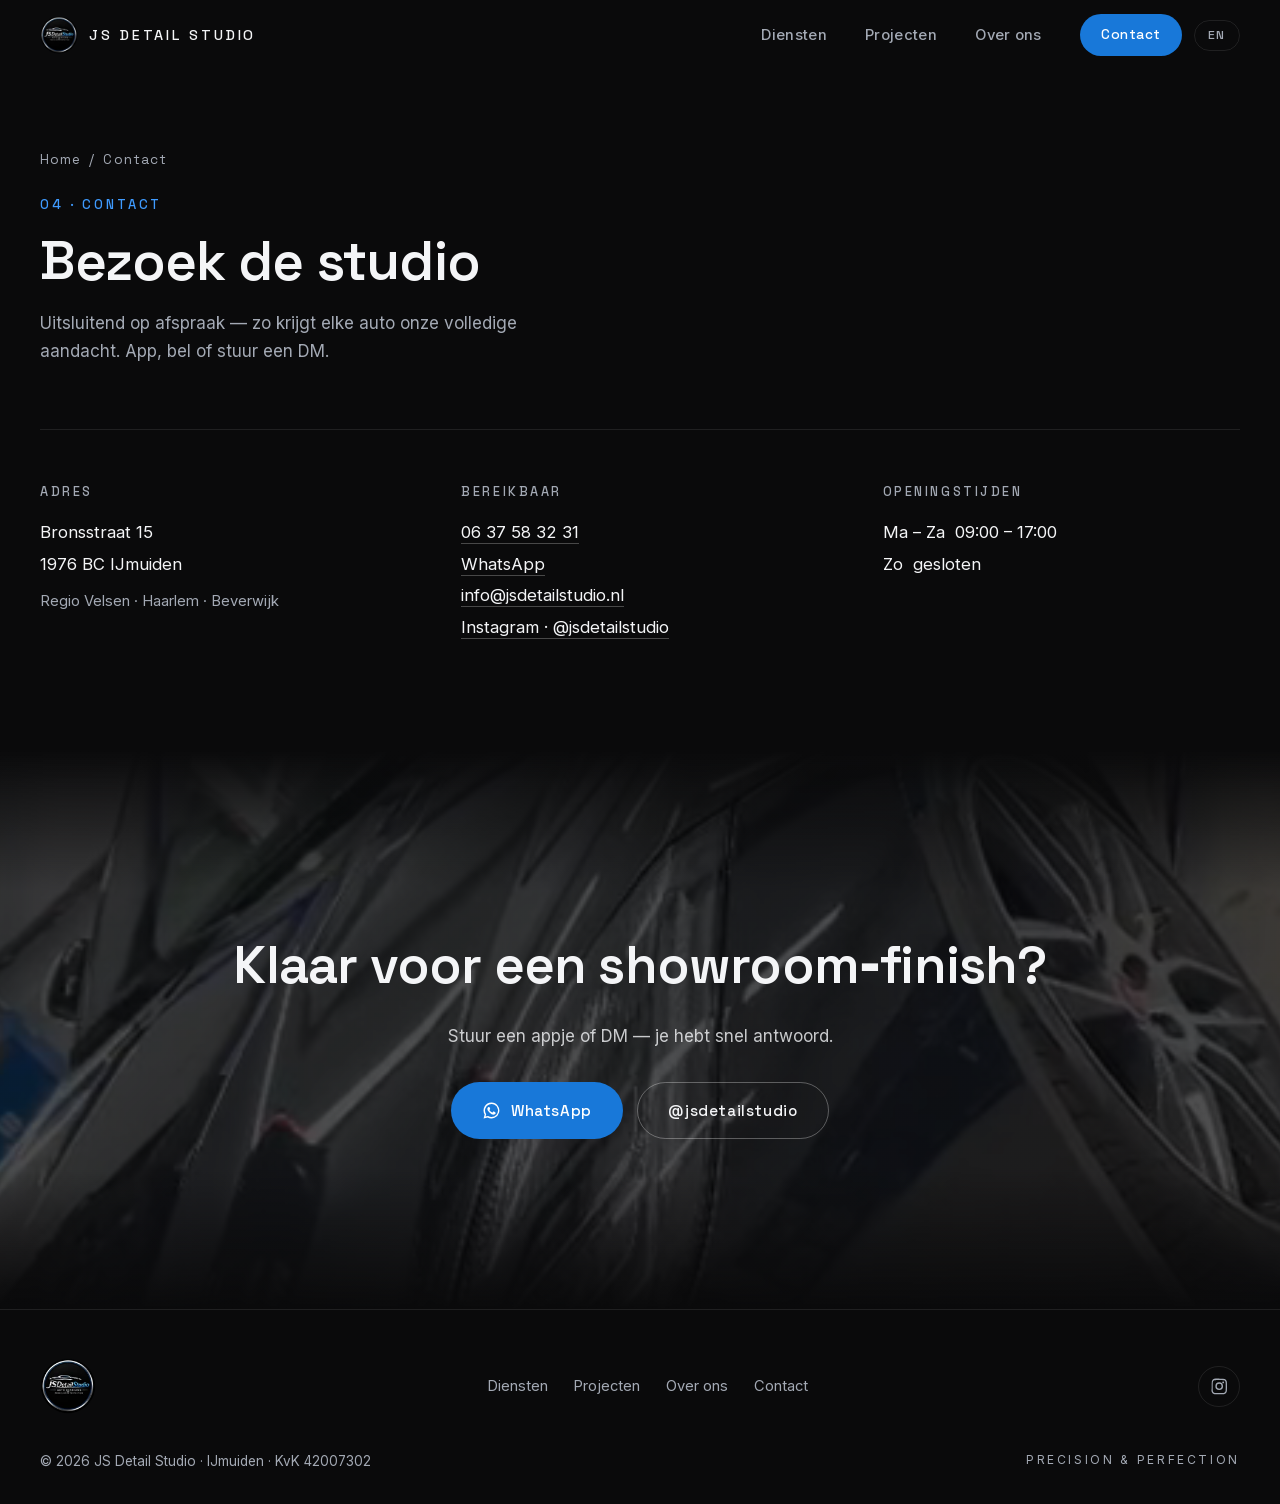
==== contact/index.html @ aa80293d "SEO: structured data, 4 service-pagina's, FAQ, interne links Onzichtbaar/technisch: - JSON-LD op all" ====
<!doctype html>
<html lang="nl">
<head>
  <meta charset="utf-8">
  <meta name="viewport" content="width=device-width, initial-scale=1">

  <title>Contact &amp; Afspraak — JS Detail Studio IJmuiden</title>
  <meta name="description" content="Plan een afspraak bij JS Detail Studio in IJmuiden: WhatsApp, telefoon of Instagram DM. Adres, openingstijden en contactgegevens — uitsluitend op afspraak.">
  <link rel="canonical" href="https://jsdetailstudio.com/contact/">
  <meta name="theme-color" content="#0a0a0b">

  <meta property="og:type" content="website">
  <meta property="og:site_name" content="JS Detail Studio">
  <meta property="og:locale" content="nl_NL">
  <meta property="og:title" content="Contact — JS Detail Studio IJmuiden">
  <meta property="og:description" content="Plan een afspraak via WhatsApp, telefoon of Instagram. Uitsluitend op afspraak.">
  <meta property="og:url" content="https://jsdetailstudio.com/contact/">
  <meta property="og:image" content="https://jsdetailstudio.com/assets/img/og-image.jpg">
  <meta name="twitter:card" content="summary_large_image">
  <meta name="twitter:title" content="Contact — JS Detail Studio IJmuiden">
  <meta name="twitter:description" content="Plan een afspraak via WhatsApp, telefoon of Instagram. Uitsluitend op afspraak.">
  <meta name="twitter:image" content="https://jsdetailstudio.com/assets/img/og-image.jpg">

  <link rel="icon" type="image/png" sizes="32x32" href="../assets/icons/favicon-32.png">
  <link rel="icon" type="image/png" sizes="192x192" href="../assets/icons/icon-192.png">
  <link rel="apple-touch-icon" href="../assets/icons/apple-touch-icon.png">
  <link rel="manifest" href="../site.webmanifest">

  <link rel="preload" href="../assets/fonts/space-grotesk-var.woff2" as="font" type="font/woff2" crossorigin>
  <link rel="preload" href="../assets/fonts/inter-var.woff2" as="font" type="font/woff2" crossorigin>
  <link rel="stylesheet" href="../css/style.css?v=13">

  <script type="application/ld+json">
  {
    "@context": "https://schema.org",
    "@graph": [
      {
        "@type": "AutomotiveBusiness",
        "@id": "https://jsdetailstudio.com/#business",
        "name": "JS Detail Studio",
        "alternateName": "JS Detail Studio IJmuiden",
        "description": "Premium auto detailing studio in IJmuiden: interieur- en exterieur detailing, machinaal polijsten en keramische coating.",
        "url": "https://jsdetailstudio.com/",
        "image": "https://jsdetailstudio.com/assets/img/og-image.jpg",
        "logo": "https://jsdetailstudio.com/assets/icons/icon-512.png",
        "telephone": "+31637583231",
        "email": "info@jsdetailstudio.nl",
        "priceRange": "€€",
        "address": { "@type": "PostalAddress", "streetAddress": "Bronsstraat 15", "postalCode": "1976 BC", "addressLocality": "IJmuiden", "addressRegion": "Noord-Holland", "addressCountry": "NL" },
        "geo": { "@type": "GeoCoordinates", "latitude": 52.4540932, "longitude": 4.5870058 },
        "areaServed": ["IJmuiden", "Velsen", "Santpoort", "Beverwijk", "Haarlem"],
        "openingHoursSpecification": [
          { "@type": "OpeningHoursSpecification", "dayOfWeek": ["Monday","Tuesday","Wednesday","Thursday","Friday","Saturday"], "opens": "09:00", "closes": "17:00" }
        ],
        "sameAs": ["https://www.instagram.com/jsdetailstudio/", "https://www.google.com/search?kgmid=/g/11nb7r6nzc"]
      },
      {
        "@type": "BreadcrumbList",
        "itemListElement": [
          { "@type": "ListItem", "position": 1, "name": "Home", "item": "https://jsdetailstudio.com/" },
          { "@type": "ListItem", "position": 2, "name": "Contact", "item": "https://jsdetailstudio.com/contact/" }
        ]
      }
    ]
  }
  </script>
</head>
<body>

<header class="site-header">
  <div class="container header__inner">
    <a class="brand" href="../" aria-label="JS Detail Studio — home">
      <img src="../assets/img/logo-circle-96.webp" alt="" width="38" height="38" class="brand__mark">
      <span class="brand__name">JS&nbsp;Detail&nbsp;Studio</span>
    </a>
    <nav class="nav" id="nav" aria-label="Hoofdmenu">
      <a href="../diensten/" data-en="Services">Diensten</a>
      <a href="../projecten/" data-en="Projects">Projecten</a>
      <a href="../over-ons/" data-en="About">Over ons</a>
      <a href="./" class="btn btn--small btn--primary nav__cta is-active" aria-current="page">Contact</a>
    </nav>
    <button class="lang-toggle" type="button" aria-label="Switch to English">EN</button>
    <button class="menu-toggle" id="menuToggle" aria-expanded="false" aria-controls="nav" aria-label="Menu openen">
      <span></span><span></span>
    </button>
  </div>
</header>

<main>
  <section class="section page-hero">
    <div class="container">
      <nav class="breadcrumb" aria-label="Kruimelpad"><a href="../" data-en="Home">Home</a><span aria-hidden="true">/</span><span>Contact</span></nav>
      <header class="section__head">
        <p class="eyebrow">04 &middot; Contact</p>
        <h1 class="section__title" data-en="Visit the studio">Bezoek de studio</h1>
        <p class="section__intro" data-en="By appointment only — that way every car gets our full attention. Message, call or send a DM.">Uitsluitend op afspraak — zo krijgt elke auto onze volledige aandacht. App, bel of stuur een DM.</p>
      </header>
    </div>
  </section>

  <section class="section" style="padding-top:0">
    <div class="container">
      <div class="contact reveal">
        <div class="contact__col">
          <h2 class="contact__label" data-en="Address">Adres</h2>
          <p>Bronsstraat 15<br>1976 BC IJmuiden</p>
          <p class="contact__muted" data-en="Region Velsen &middot; Haarlem &middot; Beverwijk">Regio Velsen &middot; Haarlem &middot; Beverwijk</p>
        </div>
        <div class="contact__col">
          <h2 class="contact__label" data-en="Reach us">Bereikbaar</h2>
          <p>
            <a class="link" href="tel:+31637583231">06 37 58 32 31</a><br>
            <a class="link" href="https://wa.me/31637583231?text=Hoi%20JS%20Detail%20Studio%2C%20ik%20wil%20graag%20een%20afspraak%20maken." target="_blank" rel="noopener">WhatsApp</a><br>
            <a class="link" href="mailto:info@jsdetailstudio.nl">info@jsdetailstudio.nl</a><br>
            <a class="link" href="https://www.instagram.com/jsdetailstudio/" target="_blank" rel="noopener">Instagram &middot; @jsdetailstudio</a>
          </p>
        </div>
        <div class="contact__col">
          <h2 class="contact__label" data-en="Opening hours">Openingstijden</h2>
          <p data-en="Mon – Sat &nbsp;09:00 – 17:00<br>Sun &nbsp;closed">Ma – Za &nbsp;09:00 – 17:00<br>Zo &nbsp;gesloten</p>
        </div>
      </div>
    </div>
  </section>

  <section class="band band--cta" aria-labelledby="cta-title">
    <video class="band__video" data-lazy muted loop playsinline preload="none"
           poster="../assets/video/studio-jaguar-poster.jpg" width="464" height="832" aria-hidden="true" tabindex="-1">
      <source data-src="../assets/video/studio-jaguar.webm" type="video/webm">
      <source data-src="../assets/video/studio-jaguar.mp4" type="video/mp4">
    </video>
    <div class="band__shade band__shade--deep" aria-hidden="true"></div>
    <div class="band__content container reveal">
      <h2 class="band__title" id="cta-title" data-en="Ready for a showroom&#8209;finish?">Klaar voor een showroom&#8209;finish?</h2>
      <p class="band__sub" data-en="Send a message or DM — you'll get a quick reply.">Stuur een appje of DM — je hebt snel antwoord.</p>
      <div class="hero__actions">
        <a class="btn btn--primary" href="https://wa.me/31637583231?text=Hoi%20JS%20Detail%20Studio%2C%20ik%20wil%20graag%20een%20afspraak%20maken." target="_blank" rel="noopener">
          <svg class="icon" viewBox="0 0 24 24" aria-hidden="true"><path fill="currentColor" d="M12 2a10 10 0 0 0-8.6 15.1L2 22l5-1.3A10 10 0 1 0 12 2Zm0 18.2a8.2 8.2 0 0 1-4.2-1.2l-.3-.2-3 .8.8-2.9-.2-.3A8.2 8.2 0 1 1 12 20.2Zm4.5-6.1c-.2-.1-1.5-.7-1.7-.8s-.4-.1-.6.1-.6.8-.8 1-.3.2-.5.1a6.7 6.7 0 0 1-2-1.2 7.4 7.4 0 0 1-1.4-1.7c-.1-.2 0-.4.1-.5l.4-.5a1.8 1.8 0 0 0 .3-.4.5.5 0 0 0 0-.4c0-.1-.6-1.4-.8-1.9s-.4-.4-.6-.4h-.5a1 1 0 0 0-.7.3 2.9 2.9 0 0 0-.9 2.2 5 5 0 0 0 1 2.7 11.4 11.4 0 0 0 4.4 3.9 14.5 14.5 0 0 0 1.5.5 3.5 3.5 0 0 0 1.6.1 2.6 2.6 0 0 0 1.7-1.2 2.1 2.1 0 0 0 .2-1.2c-.1-.1-.3-.2-.5-.3Z"/></svg>
          WhatsApp
        </a>
        <a class="btn btn--ghost" href="https://www.instagram.com/jsdetailstudio/" target="_blank" rel="noopener">@jsdetailstudio</a>
      </div>
    </div>
  </section>
</main>

<footer class="footer" style="margin-top:0">
  <div class="container footer__inner">
    <img src="../assets/img/logo-circle-96.webp" alt="Logo van JS Detail Studio" width="56" height="56" loading="lazy" class="footer__logo">
    <nav class="footer__nav" aria-label="Footer">
      <a href="../diensten/" data-en="Services">Diensten</a>
      <a href="../projecten/" data-en="Projects">Projecten</a>
      <a href="../over-ons/" data-en="About">Over ons</a>
      <a href="./">Contact</a>
    </nav>
    <div class="footer__social">
      <a class="link" href="https://www.instagram.com/jsdetailstudio/" target="_blank" rel="noopener" aria-label="Instagram van JS Detail Studio">
        <svg class="icon" viewBox="0 0 24 24" aria-hidden="true"><path fill="currentColor" d="M12 2.2c3.2 0 3.6 0 4.9.1a6.7 6.7 0 0 1 2.2.4 4.5 4.5 0 0 1 2.6 2.6 6.7 6.7 0 0 1 .4 2.2c.1 1.3.1 1.7.1 4.9s0 3.6-.1 4.9a6.7 6.7 0 0 1-.4 2.2 4.5 4.5 0 0 1-2.6 2.6 6.7 6.7 0 0 1-2.2.4c-1.3.1-1.7.1-4.9.1s-3.6 0-4.9-.1a6.7 6.7 0 0 1-2.2-.4 4.5 4.5 0 0 1-2.6-2.6 6.7 6.7 0 0 1-.4-2.2C2.2 15.6 2.2 15.2 2.2 12s0-3.6.1-4.9a6.7 6.7 0 0 1 .4-2.2 4.5 4.5 0 0 1 2.6-2.6 6.7 6.7 0 0 1 2.2-.4c1.3-.1 1.7-.1 4.9-.1Zm0 1.8c-3.1 0-3.5 0-4.8.1a4.9 4.9 0 0 0-1.7.3 2.7 2.7 0 0 0-1.6 1.6 4.9 4.9 0 0 0-.3 1.7c-.1 1.3-.1 1.7-.1 4.8s0 3.5.1 4.8a4.9 4.9 0 0 0 .3 1.7 2.7 2.7 0 0 0 1.6 1.6 4.9 4.9 0 0 0 1.7.3c1.3.1 1.7.1 4.8.1s3.5 0 4.8-.1a4.9 4.9 0 0 0 1.7-.3 2.7 2.7 0 0 0 1.6-1.6 4.9 4.9 0 0 0 .3-1.7c.1-1.3.1-1.7.1-4.8s0-3.5-.1-4.8a4.9 4.9 0 0 0-.3-1.7 2.7 2.7 0 0 0-1.6-1.6 4.9 4.9 0 0 0-1.7-.3c-1.3-.1-1.7-.1-4.8-.1Zm0 3a5 5 0 1 1 0 10 5 5 0 0 1 0-10Zm0 1.8a3.2 3.2 0 1 0 0 6.4 3.2 3.2 0 0 0 0-6.4Zm5.2-2.9a1.2 1.2 0 1 1 0 2.4 1.2 1.2 0 0 1 0-2.4Z"/></svg>
      </a>
    </div>
  </div>
  <div class="container footer__meta">
    <p>&copy; 2026 JS Detail Studio &middot; IJmuiden &middot; KvK 42007302</p>
    <p class="footer__tagline">Precision &amp; Perfection</p>
  </div>
</footer>

<script src="../js/main.js?v=13" defer></script>
</body>
</html>
---- css/style.css ----
/* ============================================================
   JS Detail Studio — style.css
   Donker, minimalistisch, premium. Accent: logoblauw #1878d9.
   ============================================================ */

/* ---------- Fonts (lokaal, variabel) ---------- */
@font-face {
  font-family: "Space Grotesk";
  src: url("../assets/fonts/space-grotesk-var.woff2") format("woff2");
  font-weight: 300 700;
  font-display: swap;
}
@font-face {
  font-family: "Inter";
  src: url("../assets/fonts/inter-var.woff2") format("woff2");
  font-weight: 100 900;
  font-display: swap;
}

/* ---------- Design tokens ---------- */
:root {
  --bg: #0a0a0b;
  --bg-tint: #0f1013;
  --surface: #131418;
  --line: rgba(255, 255, 255, 0.09);
  --text: #f4f5f7;
  --muted: #a3a9b4;
  --accent: #1878d9;
  --accent-bright: #3f9bff;
  --font-display: "Space Grotesk", system-ui, sans-serif;
  --font-body: "Inter", system-ui, -apple-system, sans-serif;
  --container: 1200px;
  --gutter: clamp(1.25rem, 4vw, 2.5rem);
  --section-gap: clamp(5.5rem, 14vh, 9.5rem);
  --radius: 4px;
  --ease: cubic-bezier(0.22, 0.61, 0.36, 1);
}

/* ---------- Reset-lite ---------- */
*, *::before, *::after { box-sizing: border-box; margin: 0; padding: 0; }
html {
  color-scheme: dark;
  scroll-behavior: smooth;
  scroll-padding-top: 5rem;
  -webkit-text-size-adjust: 100%;
}
body {
  background: var(--bg);
  color: var(--text);
  font-family: var(--font-body);
  font-size: 1.0625rem;
  line-height: 1.65;
  font-weight: 400;
  -webkit-font-smoothing: antialiased;
  overflow-x: clip;
}
img, video { display: block; max-width: 100%; height: auto; }
a { color: inherit; text-decoration: none; }
ul { list-style: none; }
::selection { background: var(--accent); color: #fff; }
:focus-visible { outline: 2px solid var(--accent-bright); outline-offset: 3px; border-radius: 2px; }

.container { width: min(var(--container), 100% - 2 * var(--gutter)); margin-inline: auto; }

/* ---------- Typografie helpers ---------- */
.eyebrow {
  font-family: var(--font-display);
  font-size: 0.8125rem;
  font-weight: 500;
  letter-spacing: 0.22em;
  text-transform: uppercase;
  color: var(--accent-bright);
  margin-bottom: 1.1rem;
}
.section__title {
  font-family: var(--font-display);
  font-weight: 600;
  font-size: clamp(2rem, 4.6vw, 3.4rem);
  line-height: 1.06;
  letter-spacing: -0.015em;
  text-wrap: balance;
}
.section__intro {
  color: var(--muted);
  max-width: 46ch;
  margin-top: 1.15rem;
}
.link { color: var(--text); border-bottom: 1px solid rgba(255,255,255,0.25); transition: border-color 0.25s, color 0.25s; padding-bottom: 1px; }
.link:hover { color: var(--accent-bright); border-color: var(--accent-bright); }
.link--big { font-family: var(--font-display); font-size: 1.15rem; font-weight: 500; }

/* ---------- Knoppen ---------- */
.btn {
  display: inline-flex;
  align-items: center;
  gap: 0.6rem;
  font-family: var(--font-display);
  font-weight: 500;
  font-size: 0.95rem;
  letter-spacing: 0.04em;
  padding: 0.95rem 1.9rem;
  border-radius: 999px;
  border: 1px solid transparent;
  transition: background 0.25s var(--ease), border-color 0.25s, color 0.25s, transform 0.25s var(--ease);
  will-change: transform;
}
.btn:hover { transform: translateY(-2px); }
.btn--primary { background: var(--accent); color: #fff; }
.btn--primary:hover { background: var(--accent-bright); }
.btn--ghost { border-color: rgba(255, 255, 255, 0.3); color: var(--text); }
.btn--ghost:hover { border-color: #fff; }
.btn--small { padding: 0.55rem 1.25rem; font-size: 0.85rem; }
.icon { width: 1.25em; height: 1.25em; flex: none; }

/* ---------- Header ---------- */
.site-header {
  position: fixed;
  top: 0;
  left: 0;
  right: 0;
  z-index: 50;
  padding: 0.9rem 0;
  transition: background 0.35s, box-shadow 0.35s, padding 0.35s;
}
.site-header.is-scrolled {
  background: rgba(10, 10, 11, 0.82);
  -webkit-backdrop-filter: blur(14px);
  backdrop-filter: blur(14px);
  box-shadow: 0 1px 0 var(--line);
  padding: 0.55rem 0;
}
.header__inner { display: flex; align-items: center; gap: 0.75rem; }
.brand { display: inline-flex; align-items: center; gap: 0.7rem; z-index: 60; position: relative; margin-right: auto; }
.lang-toggle {
  background: none;
  border: 1px solid var(--line);
  border-radius: 999px;
  color: var(--muted);
  font-family: var(--font-display);
  font-weight: 500;
  font-size: 0.78rem;
  letter-spacing: 0.08em;
  padding: 0.42rem 0.85rem;
  cursor: pointer;
  z-index: 60;
  position: relative;
  transition: color 0.25s, border-color 0.25s;
}
.lang-toggle:hover { color: #fff; border-color: var(--accent); }
.brand__mark { border-radius: 50%; }
.brand__name {
  font-family: var(--font-display);
  font-weight: 500;
  font-size: 0.9rem;
  letter-spacing: 0.2em;
  text-transform: uppercase;
  white-space: nowrap;
}
.nav { display: flex; align-items: center; gap: clamp(1.2rem, 3vw, 2.4rem); }
.nav a:not(.btn) {
  font-size: 0.92rem;
  font-weight: 500;
  color: var(--muted);
  letter-spacing: 0.02em;
  transition: color 0.25s;
}
.nav a:not(.btn):hover { color: #fff; }
.menu-toggle { display: none; }

/* ---------- Hero ---------- */
.hero {
  position: relative;
  min-height: 100vh;
  min-height: 100svh;
  display: grid;
  place-items: center;
  overflow: hidden;
  isolation: isolate;
}
.hero__video {
  position: absolute;
  top: 0;
  right: 0;
  bottom: 0;
  left: 0;
  width: 100%;
  height: 100%;
  object-fit: cover;
  transform: scale(1.03);
  z-index: -2;
  pointer-events: none;
}
/* achtergrond-video's zijn nooit bedienbaar (geen native controls bij tap) */
.hero__video, .chapter__bgvideo, .band__video { pointer-events: none; }
.hero__shade {
  position: absolute;
  top: 0;
  right: 0;
  bottom: 0;
  left: 0;
  z-index: -1;
  background:
    radial-gradient(ellipse at 50% 42%, rgba(10, 10, 11, 0.18) 0%, rgba(10, 10, 11, 0.66) 78%),
    linear-gradient(to bottom, rgba(10, 10, 11, 0.5), rgba(10, 10, 11, 0.28) 42%, var(--bg) 98%);
}
/* subtiele korrel maskeert opschaling van de video */
.hero__shade::after {
  content: "";
  position: absolute;
  top: 0;
  right: 0;
  bottom: 0;
  left: 0;
  opacity: 0.05;
  background-image: url("data:image/svg+xml,%3Csvg xmlns='http://www.w3.org/2000/svg' width='120' height='120'%3E%3Cfilter id='n'%3E%3CfeTurbulence type='fractalNoise' baseFrequency='0.85' numOctaves='2'/%3E%3CfeColorMatrix type='saturate' values='0'/%3E%3C/filter%3E%3Crect width='120' height='120' filter='url(%23n)'/%3E%3C/svg%3E");
}
.hero__content {
  text-align: center;
  padding: 7rem 0 5rem;
  display: flex;
  flex-direction: column;
  align-items: center;
}
.hero__logo {
  width: clamp(120px, 18vw, 176px);
  height: auto;
  margin-bottom: 1.9rem;
  filter: drop-shadow(0 12px 44px rgba(0, 0, 0, 0.55));
}
.hero__eyebrow {
  font-family: var(--font-display);
  font-size: 0.8rem;
  font-weight: 500;
  letter-spacing: 0.3em;
  text-transform: uppercase;
  color: rgba(244, 245, 247, 0.75);
  margin-bottom: 1.15rem;
}
.hero__title {
  font-family: var(--font-display);
  font-weight: 600;
  font-size: clamp(2.35rem, 6.4vw, 4.6rem);
  line-height: 1.04;
  letter-spacing: -0.02em;
  text-wrap: balance;
  text-shadow: 0 4px 40px rgba(0, 0, 0, 0.45);
}
.hero__sub {
  margin-top: 1.4rem;
  max-width: 56ch;
  color: rgba(244, 245, 247, 0.82);
  font-size: clamp(1rem, 1.6vw, 1.125rem);
}
.hero__actions { display: flex; flex-wrap: wrap; gap: 0.9rem; justify-content: center; margin-top: 2.3rem; }
.hero__scroll {
  position: absolute;
  bottom: 1.9rem;
  left: 50%;
  translate: -50% 0;
  width: 2.5rem;
  height: 3.4rem;
  display: grid;
  place-items: start center;
}
.hero__scroll-line {
  width: 1px;
  height: 100%;
  background: linear-gradient(to bottom, rgba(255,255,255,0.7), transparent);
  animation: scrollhint 2.2s var(--ease) infinite;
  transform-origin: top;
}
@keyframes scrollhint {
  0% { transform: scaleY(0); opacity: 0; }
  35% { transform: scaleY(1); opacity: 1; }
  100% { transform: scaleY(1) translateY(70%); opacity: 0; }
}

/* ---------- Statement ---------- */
.statement { padding: var(--section-gap) 0 calc(var(--section-gap) * 0.7); }
.statement__text {
  font-family: var(--font-display);
  font-weight: 500;
  font-size: clamp(1.55rem, 3.6vw, 2.75rem);
  line-height: 1.22;
  letter-spacing: -0.01em;
  max-width: 24ch;
  text-wrap: balance;
}
.statement__text em { font-style: normal; color: var(--accent-bright); }
.statement__usps {
  display: flex;
  flex-wrap: wrap;
  gap: 0.7rem 2.6rem;
  margin-top: 2.4rem;
  color: var(--muted);
  font-size: 0.95rem;
  letter-spacing: 0.05em;
  text-transform: uppercase;
  font-family: var(--font-display);
  font-weight: 500;
}
.statement__usps li { display: flex; align-items: center; gap: 0.65rem; }
.statement__usps li::before {
  content: "";
  width: 6px;
  height: 6px;
  border-radius: 50%;
  background: var(--accent);
  flex: none;
}

/* ---------- Secties ---------- */
.section { padding: calc(var(--section-gap) * 0.85) 0; }
.section--tint { background: var(--bg-tint); }
.section__head { margin-bottom: clamp(2.4rem, 6vw, 4rem); }

/* ---------- Diensten ---------- */
.services {
  display: grid;
  grid-template-columns: repeat(auto-fit, minmax(min(100%, 440px), 1fr));
  gap: 1px;
  background: var(--line);
  border: 1px solid var(--line);
}
.service {
  background: var(--bg);
  padding: clamp(1.7rem, 3.5vw, 2.6rem);
  display: flex;
  flex-direction: column;
  gap: 0.9rem;
  transition: background 0.35s;
}
.service:hover { background: var(--surface); }
.service__nr {
  font-family: var(--font-display);
  font-weight: 500;
  color: var(--accent-bright);
  font-size: 0.9rem;
  letter-spacing: 0.12em;
}
.service__title {
  font-family: var(--font-display);
  font-weight: 600;
  font-size: clamp(1.35rem, 2.4vw, 1.7rem);
  letter-spacing: -0.01em;
}
.service__text { color: var(--muted); max-width: 52ch; }
.service__price {
  margin-top: auto;
  padding-top: 0.9rem;
  font-family: var(--font-display);
  font-weight: 500;
  font-size: 0.95rem;
  letter-spacing: 0.03em;
  color: var(--text);
  display: inline-flex;
  gap: 0.5rem;
  align-items: center;
  transition: color 0.25s;
}
.service__price span { transition: translate 0.25s var(--ease); }
.service__price:hover { color: var(--accent-bright); }
.service__price:hover span { translate: 4px 0; }

.extras {
  display: flex;
  flex-wrap: wrap;
  align-items: baseline;
  gap: 1rem 2rem;
  margin-top: 2.2rem;
}
.extras__label {
  font-family: var(--font-display);
  font-size: 0.8rem;
  font-weight: 500;
  letter-spacing: 0.2em;
  text-transform: uppercase;
  color: var(--muted);
}
.extras__list { display: flex; flex-wrap: wrap; gap: 0.6rem; }
.extras__list li {
  border: 1px solid var(--line);
  border-radius: 999px;
  padding: 0.45rem 1.1rem;
  font-size: 0.92rem;
  color: var(--text);
  transition: border-color 0.3s;
}
.extras__list li:hover { border-color: var(--accent); }

/* ---------- Video bands ---------- */
.band {
  position: relative;
  min-height: clamp(380px, 62vh, 640px);
  display: grid;
  place-items: center;
  overflow: hidden;
  isolation: isolate;
  text-align: center;
  padding: 4rem var(--gutter);
}
.band__video {
  position: absolute;
  top: 0;
  right: 0;
  bottom: 0;
  left: 0;
  width: 100%;
  height: 100%;
  object-fit: cover;
  z-index: -2;
  transform: scale(1.03);
}
.band__shade {
  position: absolute;
  top: 0;
  right: 0;
  bottom: 0;
  left: 0;
  z-index: -1;
  background: linear-gradient(to bottom, var(--bg) 0%, rgba(10,10,11,0.55) 22%, rgba(10,10,11,0.55) 78%, var(--bg) 100%);
}
.band__shade--deep {
  background: linear-gradient(to bottom, var(--bg) 0%, rgba(10,10,11,0.72) 25%, rgba(10,10,11,0.72) 75%, var(--bg) 100%);
}
.band__quote p {
  font-family: var(--font-display);
  font-weight: 600;
  font-size: clamp(1.7rem, 4.5vw, 3rem);
  letter-spacing: -0.01em;
}
.band__quote footer {
  margin-top: 1rem;
  color: var(--muted);
  font-size: 0.9rem;
  letter-spacing: 0.18em;
  text-transform: uppercase;
  font-family: var(--font-display);
}
.band__title {
  font-family: var(--font-display);
  font-weight: 600;
  font-size: clamp(1.9rem, 5vw, 3.3rem);
  letter-spacing: -0.015em;
  text-wrap: balance;
}
.band__sub { color: rgba(244,245,247,0.8); margin-top: 0.9rem; }
.band--cta .hero__actions { margin-top: 2rem; }

/* ---------- Galerij ---------- */
.gallery { columns: 3 300px; column-gap: 1.1rem; }
.gallery__item {
  break-inside: avoid;
  margin-bottom: 1.1rem;
  position: relative;
  overflow: hidden;
  border-radius: var(--radius);
  background: var(--surface);
}
.gallery__item img {
  width: 100%;
  transition: transform 0.8s var(--ease);
}
.gallery__item:hover img { transform: scale(1.035); }
.gallery__item figcaption {
  position: absolute;
  right: 0;
  bottom: 0;
  left: 0;
  padding: 2.6rem 1.1rem 0.95rem;
  font-size: 0.88rem;
  letter-spacing: 0.02em;
  color: rgba(255, 255, 255, 0.92);
  background: linear-gradient(to top, rgba(5, 5, 6, 0.82), transparent);
  opacity: 0;
  translate: 0 8px;
  transition: opacity 0.45s var(--ease), translate 0.45s var(--ease);
}
.gallery__item:hover figcaption { opacity: 1; translate: 0 0; }
@media (hover: none) {
  .gallery__item figcaption { opacity: 1; translate: 0 0; }
}
.gallery__more { margin-top: 2.6rem; }

/* ---------- Over ons ---------- */
.about {
  display: grid;
  grid-template-columns: minmax(0, 5fr) minmax(0, 6fr);
  gap: clamp(2rem, 6vw, 5rem);
  align-items: center;
}
.about__media { border-radius: var(--radius); overflow: hidden; }
.about__media img { width: 100%; }
.about__text p + p { margin-top: 1rem; }
.about__text { color: var(--muted); max-width: 56ch; }
.about__points { margin-top: 1.8rem; display: grid; gap: 0.75rem; }
.about__points li { display: flex; gap: 0.8rem; align-items: baseline; }
.about__points li::before { content: "—"; color: var(--accent-bright); flex: none; }

/* ---------- Contact ---------- */
.contact {
  display: grid;
  grid-template-columns: repeat(auto-fit, minmax(min(100%, 250px), 1fr));
  gap: clamp(2rem, 5vw, 4rem);
  border-top: 1px solid var(--line);
  padding-top: clamp(2rem, 5vw, 3.2rem);
}
.contact__label {
  font-family: var(--font-display);
  font-size: 0.8rem;
  font-weight: 500;
  letter-spacing: 0.2em;
  text-transform: uppercase;
  color: var(--muted);
  margin-bottom: 0.9rem;
}
.contact__col p { font-size: 1.05rem; line-height: 1.9; }
.contact__muted { color: var(--muted); font-size: 0.92rem !important; margin-top: 0.5rem; }

/* ---------- Footer ---------- */
.footer { border-top: 1px solid var(--line); padding: 3rem 0 2rem; margin-top: var(--section-gap); }
.footer__inner {
  display: flex;
  flex-wrap: wrap;
  align-items: center;
  justify-content: space-between;
  gap: 1.6rem;
}
.footer__logo { border-radius: 50%; }
.footer__nav { display: flex; flex-wrap: wrap; gap: 1.6rem; }
.footer__nav a { color: var(--muted); font-size: 0.92rem; transition: color 0.25s; }
.footer__nav a:hover { color: #fff; }
.footer__social a { display: inline-grid; place-items: center; width: 2.6rem; height: 2.6rem; border: 1px solid var(--line); border-radius: 50%; color: var(--muted); transition: color 0.25s, border-color 0.25s; }
.footer__social a:hover { color: #fff; border-color: var(--accent); }
.footer__social .icon { width: 1.15rem; height: 1.15rem; }
.footer__meta {
  display: flex;
  flex-wrap: wrap;
  justify-content: space-between;
  gap: 0.5rem 1.5rem;
  margin-top: 2.2rem;
  color: var(--muted);
  font-size: 0.85rem;
}
.footer__tagline { letter-spacing: 0.22em; text-transform: uppercase; font-size: 0.75rem; }

/* ---------- Reveal on scroll ---------- */
.reveal {
  opacity: 0;
  transform: translateY(26px);
  transition: opacity 0.75s var(--ease), transform 0.75s var(--ease);
  transition-delay: var(--reveal-delay, 0s);
}
.reveal.is-in { opacity: 1; transform: none; }

/* ---------- Mobiel ---------- */
@media (max-width: 760px) {
  .brand__name { font-size: 0.8rem; letter-spacing: 0.16em; }
  .menu-toggle {
    display: grid;
    gap: 7px;
    place-content: center;
    width: 44px;
    height: 44px;
    background: none;
    border: 0;
    cursor: pointer;
    z-index: 60;
    position: relative;
  }
  .menu-toggle span {
    display: block;
    width: 26px;
    height: 2px;
    background: #fff;
    transition: transform 0.3s var(--ease), opacity 0.3s;
  }
  .menu-toggle[aria-expanded="true"] span:nth-child(1) { transform: translateY(4.5px) rotate(45deg); }
  .menu-toggle[aria-expanded="true"] span:nth-child(2) { transform: translateY(-4.5px) rotate(-45deg); }
  .nav {
    position: fixed;
    top: 0;
    right: 0;
    bottom: 0;
    left: 0;
    flex-direction: column;
    justify-content: center;
    gap: 2.2rem;
    background: rgba(10, 10, 11, 0.96);
    -webkit-backdrop-filter: blur(18px);
    backdrop-filter: blur(18px);
    opacity: 0;
    visibility: hidden;
    transition: opacity 0.35s, visibility 0.35s;
    z-index: 55;
  }
  .nav.is-open { opacity: 1; visibility: visible; }
  .nav a:not(.btn) { font-family: var(--font-display); font-size: 1.6rem; color: var(--text); }
  .nav__cta { font-size: 1.05rem; padding: 0.9rem 2.2rem; }
  .about { grid-template-columns: 1fr; }
  .about__media { order: 2; max-width: 420px; }
  .band { background-attachment: initial; }
  .br-desktop { display: none; }
}

/* ---------- Snap-scroll homepage (hoofdstukken) ---------- */
@media (min-height: 561px) {
  html.snap { scroll-snap-type: y mandatory; scroll-padding-top: 0; }
  html.snap .hero,
  html.snap .reviews,
  html.snap .chapter { scroll-snap-align: start; scroll-snap-stop: always; }
}

/* ---------- Reviews (Google) ---------- */
.reviews {
  min-height: 100vh;
  min-height: 100svh;
  background: var(--bg-tint);
  border-top: 1px solid var(--line);
  display: flex;
  flex-direction: column;
  justify-content: center;
  padding: 6rem 0;
}
.reviews__head { text-align: center; margin-bottom: clamp(2.2rem, 5vw, 3.6rem); }
.reviews__badge {
  display: inline-flex;
  align-items: center;
  gap: 0.6rem;
  font-family: var(--font-display);
  font-size: 0.8rem;
  font-weight: 500;
  letter-spacing: 0.18em;
  text-transform: uppercase;
  color: var(--muted);
  margin-bottom: 1.3rem;
}
.reviews__badge svg { width: 1.15rem; height: 1.15rem; }
.reviews__score {
  display: flex;
  align-items: baseline;
  justify-content: center;
  gap: 0.7rem;
  flex-wrap: wrap;
}
.reviews__score-num {
  font-family: var(--font-display);
  font-weight: 600;
  font-size: clamp(2.6rem, 6vw, 3.8rem);
  line-height: 1;
  letter-spacing: -0.02em;
}
.stars { color: #ffc21a; letter-spacing: 0.1em; font-size: 1.15rem; }
.reviews__count { color: var(--muted); font-size: 0.98rem; }
.reviews__grid {
  display: grid;
  grid-template-columns: repeat(auto-fit, minmax(min(100%, 330px), 1fr));
  gap: 1.2rem;
  align-items: start;
  max-width: 860px;
  margin-inline: auto;
  width: 100%;
}
.review-card {
  background: var(--surface);
  border: 1px solid var(--line);
  border-radius: 12px;
  padding: clamp(1.5rem, 3vw, 2.1rem);
  display: flex;
  flex-direction: column;
  gap: 1rem;
}
.review-card__stars { color: #ffc21a; font-size: 1.05rem; letter-spacing: 0.08em; }
.review-card__text { color: var(--text); line-height: 1.65; }
.review-card__author {
  display: flex;
  align-items: center;
  gap: 0.8rem;
  margin-top: auto;
  padding-top: 0.4rem;
}
.review-card__avatar {
  width: 2.4rem;
  height: 2.4rem;
  border-radius: 50%;
  display: grid;
  place-items: center;
  font-family: var(--font-display);
  font-weight: 600;
  font-size: 0.95rem;
  color: #fff;
  flex: none;
}
.review-card__name { font-family: var(--font-display); font-weight: 500; font-size: 0.98rem; }
.review-card__meta { color: var(--muted); font-size: 0.82rem; }
.reviews__more { text-align: center; margin-top: clamp(1.8rem, 4vw, 2.6rem); }
.chapter {
  min-height: 100vh;
  min-height: 100svh;
  position: relative;
  border-top: 1px solid var(--line);
  display: grid;
  overflow: hidden;
  isolation: isolate;
}
.chapter__bg,
.chapter__bgvideo {
  position: absolute;
  top: 0;
  right: 0;
  bottom: 0;
  left: 0;
  z-index: -2;
}
.chapter__bg img,
.chapter__bgvideo {
  width: 100%;
  height: 100%;
  object-fit: cover;
  object-position: center 42%;
  transition: transform 1.4s var(--ease);
}
.chapter:hover .chapter__bg img { transform: scale(1.03); }
/* Lichtere waas: donker onderaan (tekst leesbaar), open in het midden zodat
   de auto duidelijk zichtbaar blijft, subtiel donker bovenaan voor de header. */
.chapter__shade {
  position: absolute;
  top: 0;
  right: 0;
  bottom: 0;
  left: 0;
  z-index: -1;
  background: linear-gradient(to top,
    rgba(10, 10, 11, 0.94) 0%,
    rgba(10, 10, 11, 0.82) 26%,
    rgba(10, 10, 11, 0.35) 46%,
    rgba(10, 10, 11, 0.05) 68%,
    rgba(10, 10, 11, 0.32) 100%);
}
.chapter--media .chapter__teaser { color: rgba(244, 245, 247, 0.92); }
.chapter--media .chapter__nr,
.chapter--media .chapter__teaser { text-shadow: 0 1px 14px rgba(0, 0, 0, 0.85), 0 1px 3px rgba(0, 0, 0, 0.7); }
.chapter--media .chapter__title { text-shadow: 0 2px 30px rgba(0, 0, 0, 0.6), 0 1px 6px rgba(0, 0, 0, 0.4); }
.chapter--media .chapter__cta { text-shadow: 0 2px 18px rgba(0, 0, 0, 0.7); }
.chapter__carlabel {
  position: absolute;
  right: var(--gutter);
  top: 5.4rem;
  z-index: 1;
  font-family: var(--font-display);
  font-size: 0.75rem;
  font-weight: 500;
  letter-spacing: 0.22em;
  text-transform: uppercase;
  color: rgba(244, 245, 247, 0.6);
  text-shadow: 0 1px 12px rgba(0, 0, 0, 0.6);
  pointer-events: none;
}
.chapter__link {
  display: flex;
  flex-direction: column;
  justify-content: flex-end;
  align-items: flex-start;
  gap: 1.1rem;
  width: min(var(--container), 100% - 2 * var(--gutter));
  margin-inline: auto;
  padding: 6rem 0 4.5rem;
}
.chapter__nr {
  font-family: var(--font-display);
  font-weight: 500;
  font-size: 0.95rem;
  letter-spacing: 0.25em;
  color: var(--accent-bright);
}
.chapter__title {
  font-family: var(--font-display);
  font-weight: 600;
  font-size: clamp(3.4rem, 13vw, 8.5rem);
  line-height: 0.98;
  letter-spacing: -0.025em;
  transition: color 0.35s var(--ease);
}
.chapter__teaser { color: var(--muted); max-width: 44ch; font-size: clamp(1rem, 1.6vw, 1.15rem); }
.chapter__cta {
  font-family: var(--font-display);
  font-weight: 500;
  font-size: 0.95rem;
  letter-spacing: 0.06em;
  display: inline-flex;
  align-items: center;
  gap: 0.6rem;
  margin-top: 0.6rem;
  color: var(--text);
}
.chapter__cta svg { width: 1.4em; height: 1.4em; transition: translate 0.3s var(--ease); }
.chapter__link:hover .chapter__title { color: var(--accent-bright); }
.chapter__link:hover .chapter__cta svg { translate: 6px 0; }
.chapter--contact .chapter__link { padding-bottom: 2rem; }
.contact-quick { display: flex; flex-wrap: wrap; gap: 0.9rem; align-items: center; margin-top: 1rem; }
.contact-quick__tel { color: var(--muted); font-size: 0.98rem; }
.contact-quick__tel:hover { color: var(--accent-bright); }
.chapter--contact { display: flex; flex-direction: column; }
.chapter--contact .chapter__link { margin-top: auto; }
.footer--inpanel { margin-top: auto; padding: 1.6rem 0; }
.footer--inpanel .footer__meta { margin-top: 0; }

/* ---------- Desktop (laptop): split-layout i.p.v. schermvullende foto ----------
   Een staande foto schermvullend op een breed scherm snijdt ~50% van de hoogte
   weg (te ingezoomd). Daarom: foto in de rechterhelft, tekst links op donker. */
@media (min-width: 900px) {
  /* Hero-video (staand) niet meer schermvullend inzoomen: toon 'm volledig in
     het midden, met een subtiel vervaagde vulling van het poster-frame erachter. */
  .hero__video { object-fit: contain; transform: none; }
  .hero::before {
    content: "";
    position: absolute;
    top: 0; right: 0; bottom: 0; left: 0;
    z-index: -3;
    background: #0a0a0b url("../assets/video/hero-studio-detailing-poster.jpg") center / cover;
    filter: blur(34px) brightness(0.42);
    transform: scale(1.15);
  }
  .chapter--media { background: var(--bg-tint); }
  .chapter--media .chapter__bg,
  .chapter--media .chapter__bgvideo { left: 50%; }
  .chapter--media .chapter__bg img { object-position: center; }
  .chapter--media .chapter__shade {
    left: 50%;
    background:
      linear-gradient(to right, var(--bg-tint) 0%, rgba(10, 10, 11, 0.2) 24%, transparent 54%),
      linear-gradient(to bottom, rgba(10, 10, 11, 0.28), transparent 26%, transparent 80%, rgba(10, 10, 11, 0.34));
  }
  .chapter--media .chapter__link {
    justify-content: center;
    padding: 6rem 0;
    padding-right: 52%;
  }
  .chapter--media .chapter__title { font-size: clamp(3rem, 5.2vw, 5rem); }
  .chapter--media .chapter__nr,
  .chapter--media .chapter__teaser,
  .chapter--media .chapter__title,
  .chapter--media .chapter__cta { text-shadow: none; }
  /* Contact-paneel: knoppen + footer ook links naast de foto */
  .chapter--contact .contact-quick,
  .chapter--contact .footer--inpanel > .container { padding-right: 52%; }
}

/* ---------- Subpagina's ---------- */
.page-hero { padding: clamp(7.5rem, 16vh, 11rem) 0 0; }
.page-hero .section__intro { margin-bottom: 0; }
.nav a.is-active:not(.btn) { color: #fff; }
.breadcrumb {
  font-family: var(--font-display);
  font-size: 0.85rem;
  letter-spacing: 0.08em;
  color: var(--muted);
  display: inline-flex;
  align-items: center;
  gap: 0.5rem;
  margin-bottom: 1.4rem;
}
.breadcrumb a:hover { color: var(--accent-bright); }

/* ---------- Toegankelijkheid: minder beweging ---------- */
@media (prefers-reduced-motion: reduce) {
  html { scroll-behavior: auto; }
  .reveal { opacity: 1; transform: none; transition: none; }
  .hero__scroll-line { animation: none; }
  .btn, .gallery__item img, .service__price span { transition: none; }
}
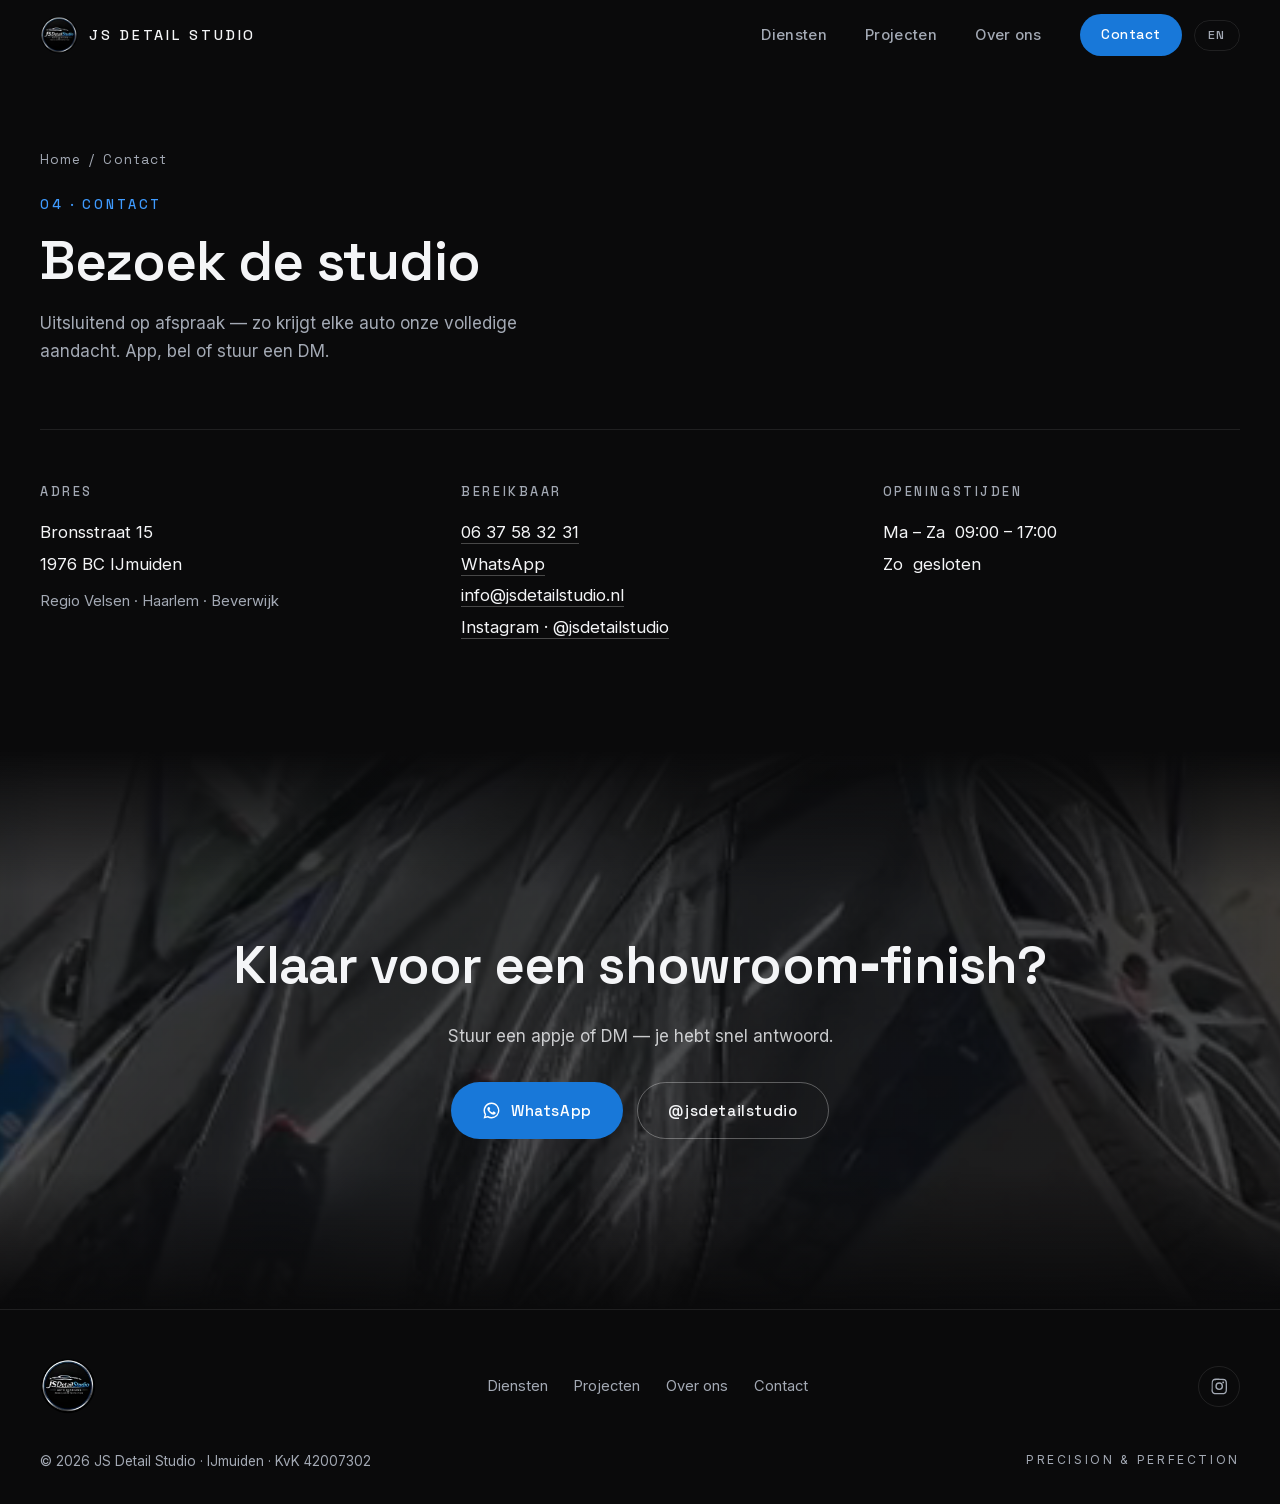
==== commit 6d51e08e: "Hero: video vervangen door foto van de rode Ferrari Portofino De homepage-hero toont nu een foto in " ====
--- a/contact/index.html
+++ b/contact/index.html
@@ -28,7 +28,7 @@
 
   <link rel="preload" href="../assets/fonts/space-grotesk-var.woff2" as="font" type="font/woff2" crossorigin>
   <link rel="preload" href="../assets/fonts/inter-var.woff2" as="font" type="font/woff2" crossorigin>
-  <link rel="stylesheet" href="../css/style.css?v=13">
+  <link rel="stylesheet" href="../css/style.css?v=14">
 
   <script type="application/ld+json">
   {
--- a/css/style.css
+++ b/css/style.css
@@ -192,6 +192,17 @@
 }
 /* achtergrond-video's zijn nooit bedienbaar (geen native controls bij tap) */
 .hero__video, .chapter__bgvideo, .band__video { pointer-events: none; }
+/* Hero-foto: staande uitsnede op mobiel, liggende op desktop (zie <picture>) */
+.hero__photo {
+  position: absolute;
+  top: 0;
+  right: 0;
+  bottom: 0;
+  left: 0;
+  z-index: -2;
+  pointer-events: none;
+}
+.hero__photo img { width: 100%; height: 100%; object-fit: cover; }
 .hero__shade {
   position: absolute;
   top: 0;
@@ -809,18 +820,8 @@
    Een staande foto schermvullend op een breed scherm snijdt ~50% van de hoogte
    weg (te ingezoomd). Daarom: foto in de rechterhelft, tekst links op donker. */
 @media (min-width: 900px) {
-  /* Hero-video (staand) niet meer schermvullend inzoomen: toon 'm volledig in
-     het midden, met een subtiel vervaagde vulling van het poster-frame erachter. */
-  .hero__video { object-fit: contain; transform: none; }
-  .hero::before {
-    content: "";
-    position: absolute;
-    top: 0; right: 0; bottom: 0; left: 0;
-    z-index: -3;
-    background: #0a0a0b url("../assets/video/hero-studio-detailing-poster.jpg") center / cover;
-    filter: blur(34px) brightness(0.42);
-    transform: scale(1.15);
-  }
+  /* De hero toont op desktop de liggende foto schermvullend (zie <picture>);
+     de staande uitsnede is alleen voor smalle schermen. */
   .chapter--media { background: var(--bg-tint); }
   .chapter--media .chapter__bg,
   .chapter--media .chapter__bgvideo { left: 50%; }
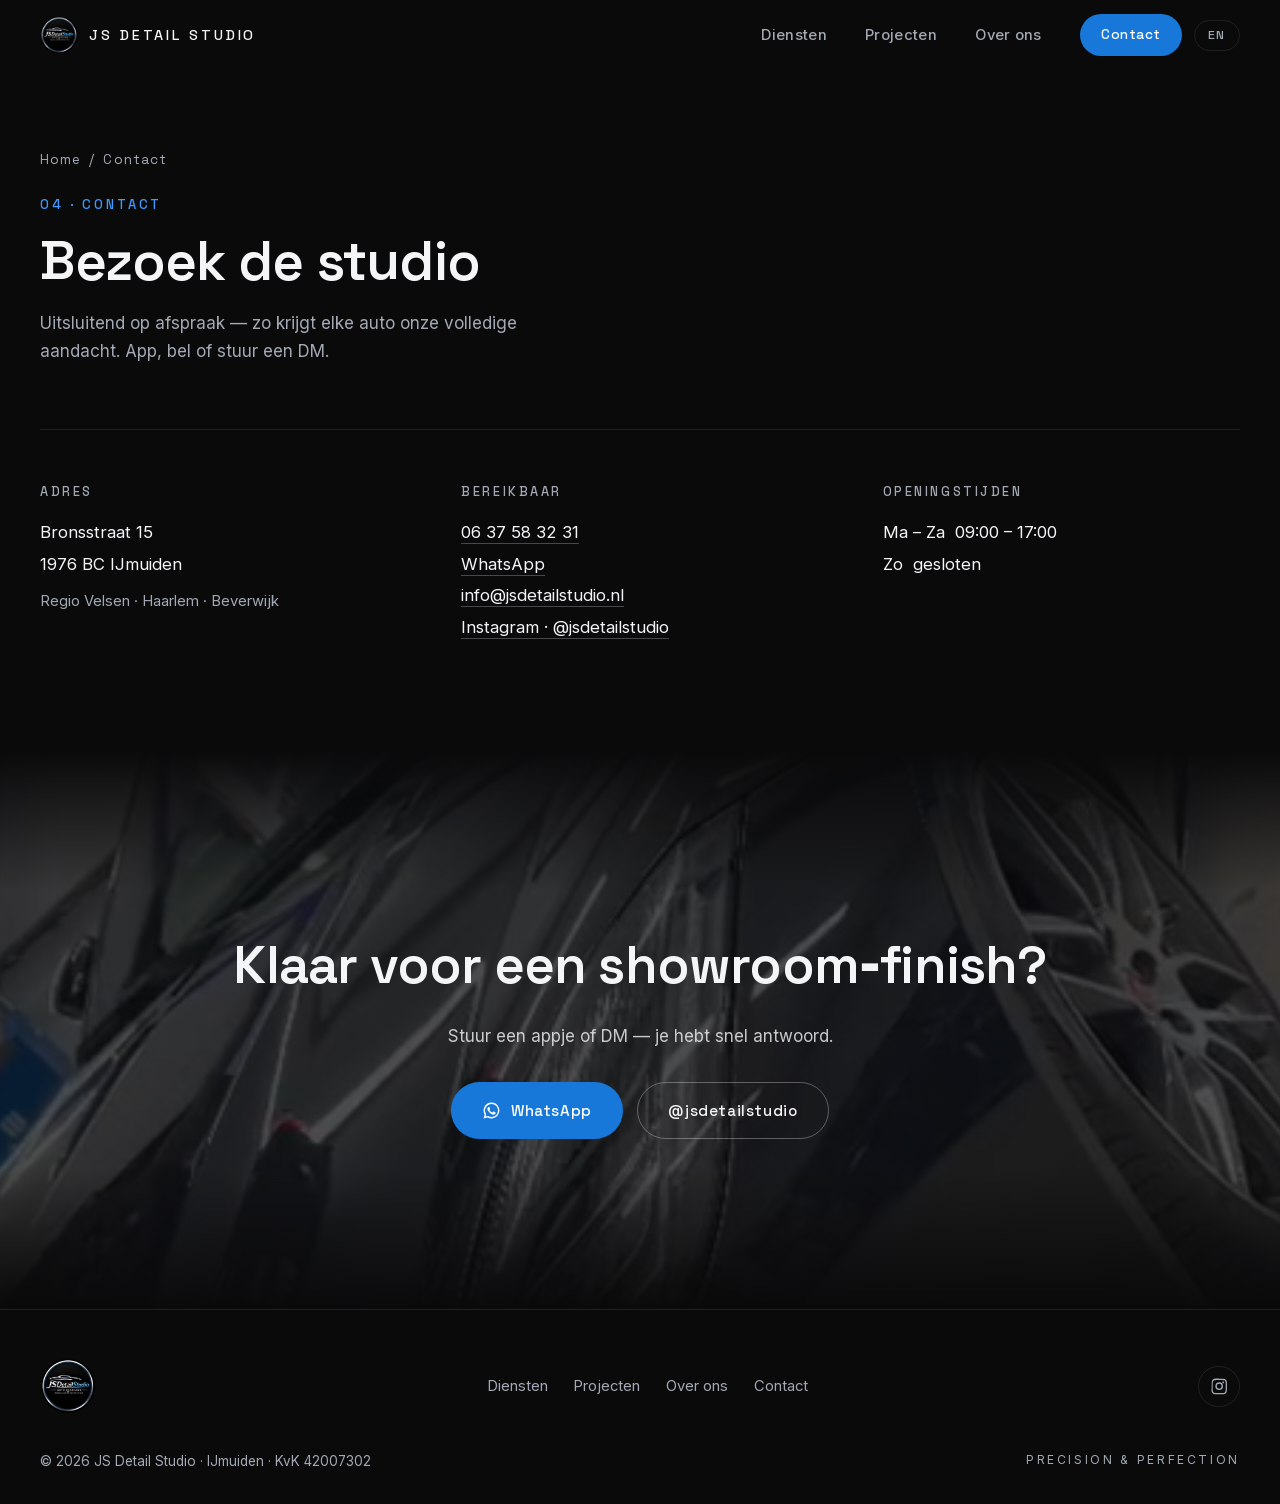
==== commit 23972f84: "Hero: nieuwe video van de BMW M4 i.p.v. de Ferrari-foto De homepage-hero is weer een video: een staa" ====
--- a/contact/index.html
+++ b/contact/index.html
@@ -28,7 +28,7 @@
 
   <link rel="preload" href="../assets/fonts/space-grotesk-var.woff2" as="font" type="font/woff2" crossorigin>
   <link rel="preload" href="../assets/fonts/inter-var.woff2" as="font" type="font/woff2" crossorigin>
-  <link rel="stylesheet" href="../css/style.css?v=14">
+  <link rel="stylesheet" href="../css/style.css?v=15">
 
   <script type="application/ld+json">
   {
--- a/css/style.css
+++ b/css/style.css
@@ -192,17 +192,6 @@
 }
 /* achtergrond-video's zijn nooit bedienbaar (geen native controls bij tap) */
 .hero__video, .chapter__bgvideo, .band__video { pointer-events: none; }
-/* Hero-foto: staande uitsnede op mobiel, liggende op desktop (zie <picture>) */
-.hero__photo {
-  position: absolute;
-  top: 0;
-  right: 0;
-  bottom: 0;
-  left: 0;
-  z-index: -2;
-  pointer-events: none;
-}
-.hero__photo img { width: 100%; height: 100%; object-fit: cover; }
 .hero__shade {
   position: absolute;
   top: 0;
@@ -820,8 +809,18 @@
    Een staande foto schermvullend op een breed scherm snijdt ~50% van de hoogte
    weg (te ingezoomd). Daarom: foto in de rechterhelft, tekst links op donker. */
 @media (min-width: 900px) {
-  /* De hero toont op desktop de liggende foto schermvullend (zie <picture>);
-     de staande uitsnede is alleen voor smalle schermen. */
+  /* Hero-video (staand) niet meer schermvullend inzoomen: toon 'm volledig in
+     het midden, met een subtiel vervaagde vulling van het poster-frame erachter. */
+  .hero__video { object-fit: contain; transform: none; }
+  .hero::before {
+    content: "";
+    position: absolute;
+    top: 0; right: 0; bottom: 0; left: 0;
+    z-index: -3;
+    background: #0a0a0b url("../assets/video/hero-bmw-m4-poster.jpg") center / cover;
+    filter: blur(34px) brightness(0.42);
+    transform: scale(1.15);
+  }
   .chapter--media { background: var(--bg-tint); }
   .chapter--media .chapter__bg,
   .chapter--media .chapter__bgvideo { left: 50%; }
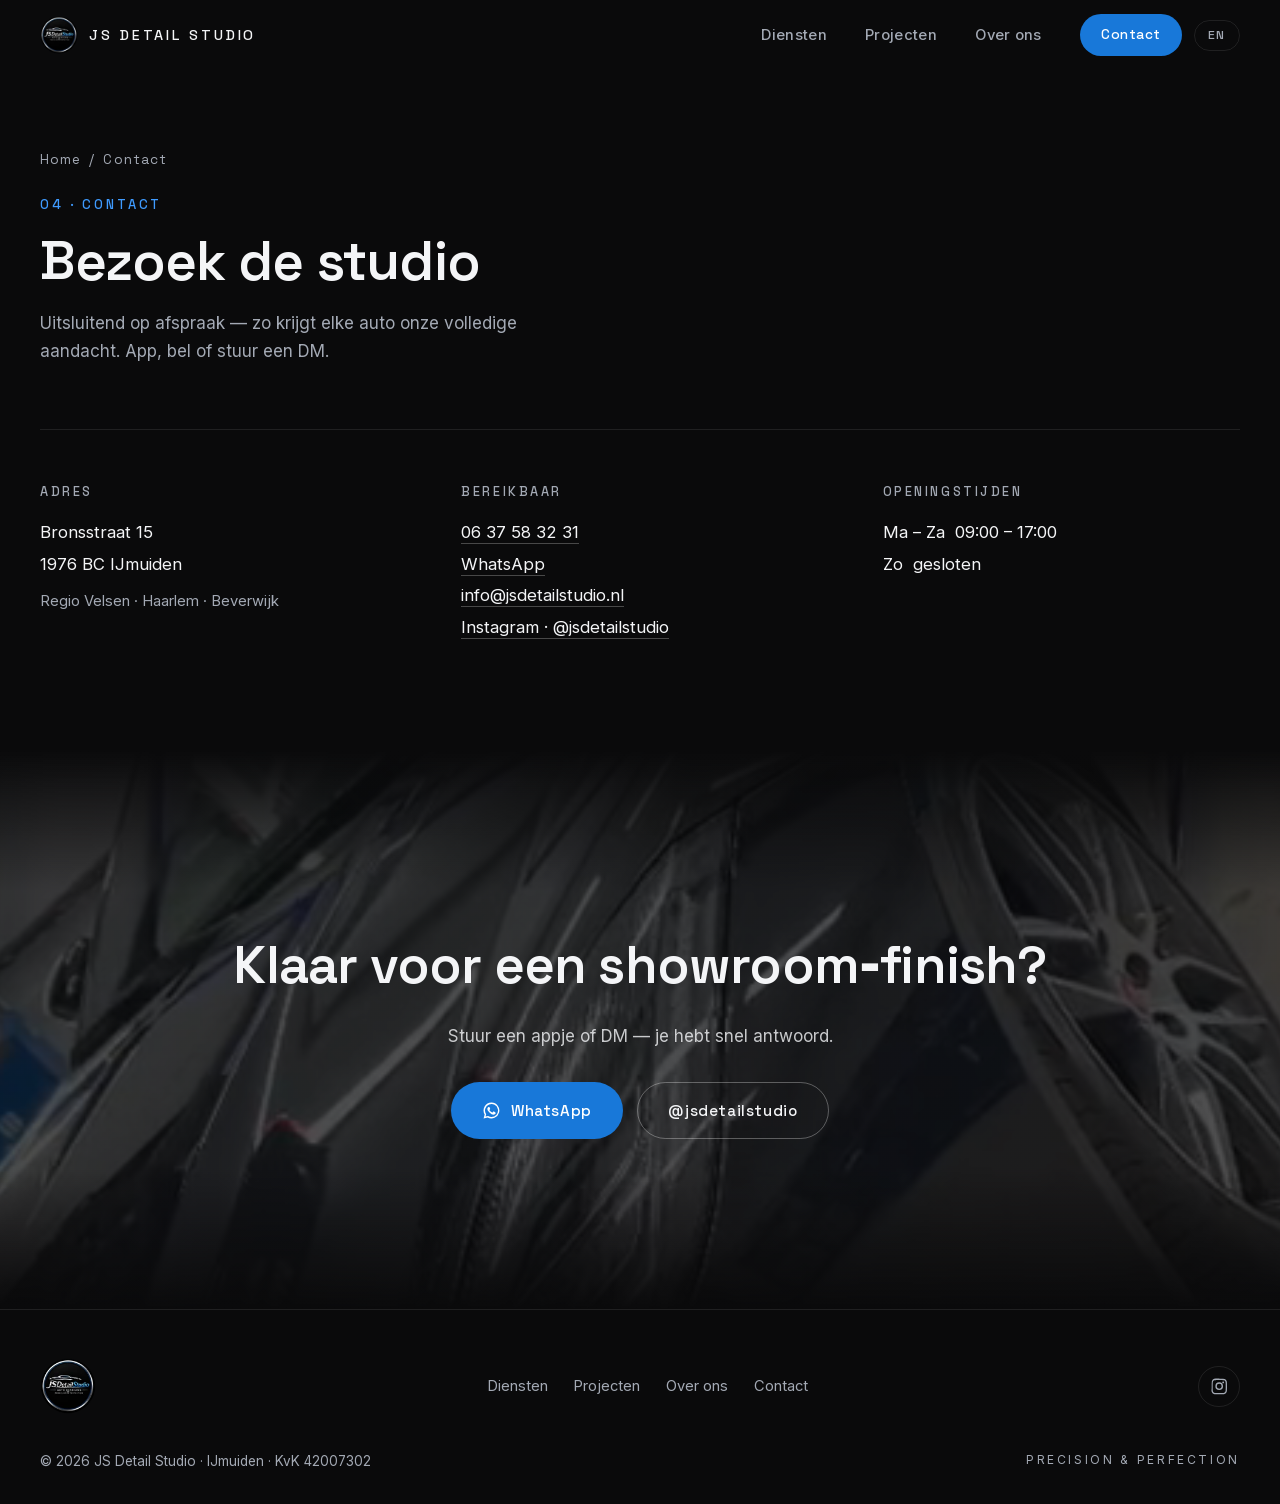
==== commit 6fc6bc52: "Homepage opent weer bij de hero + reviewteller naar 50+ De site opende op mobiel soms meteen bij het" ====
--- a/contact/index.html
+++ b/contact/index.html
@@ -165,6 +165,6 @@
   </div>
 </footer>
 
-<script src="../js/main.js?v=13" defer></script>
+<script src="../js/main.js?v=16" defer></script>
 </body>
 </html>
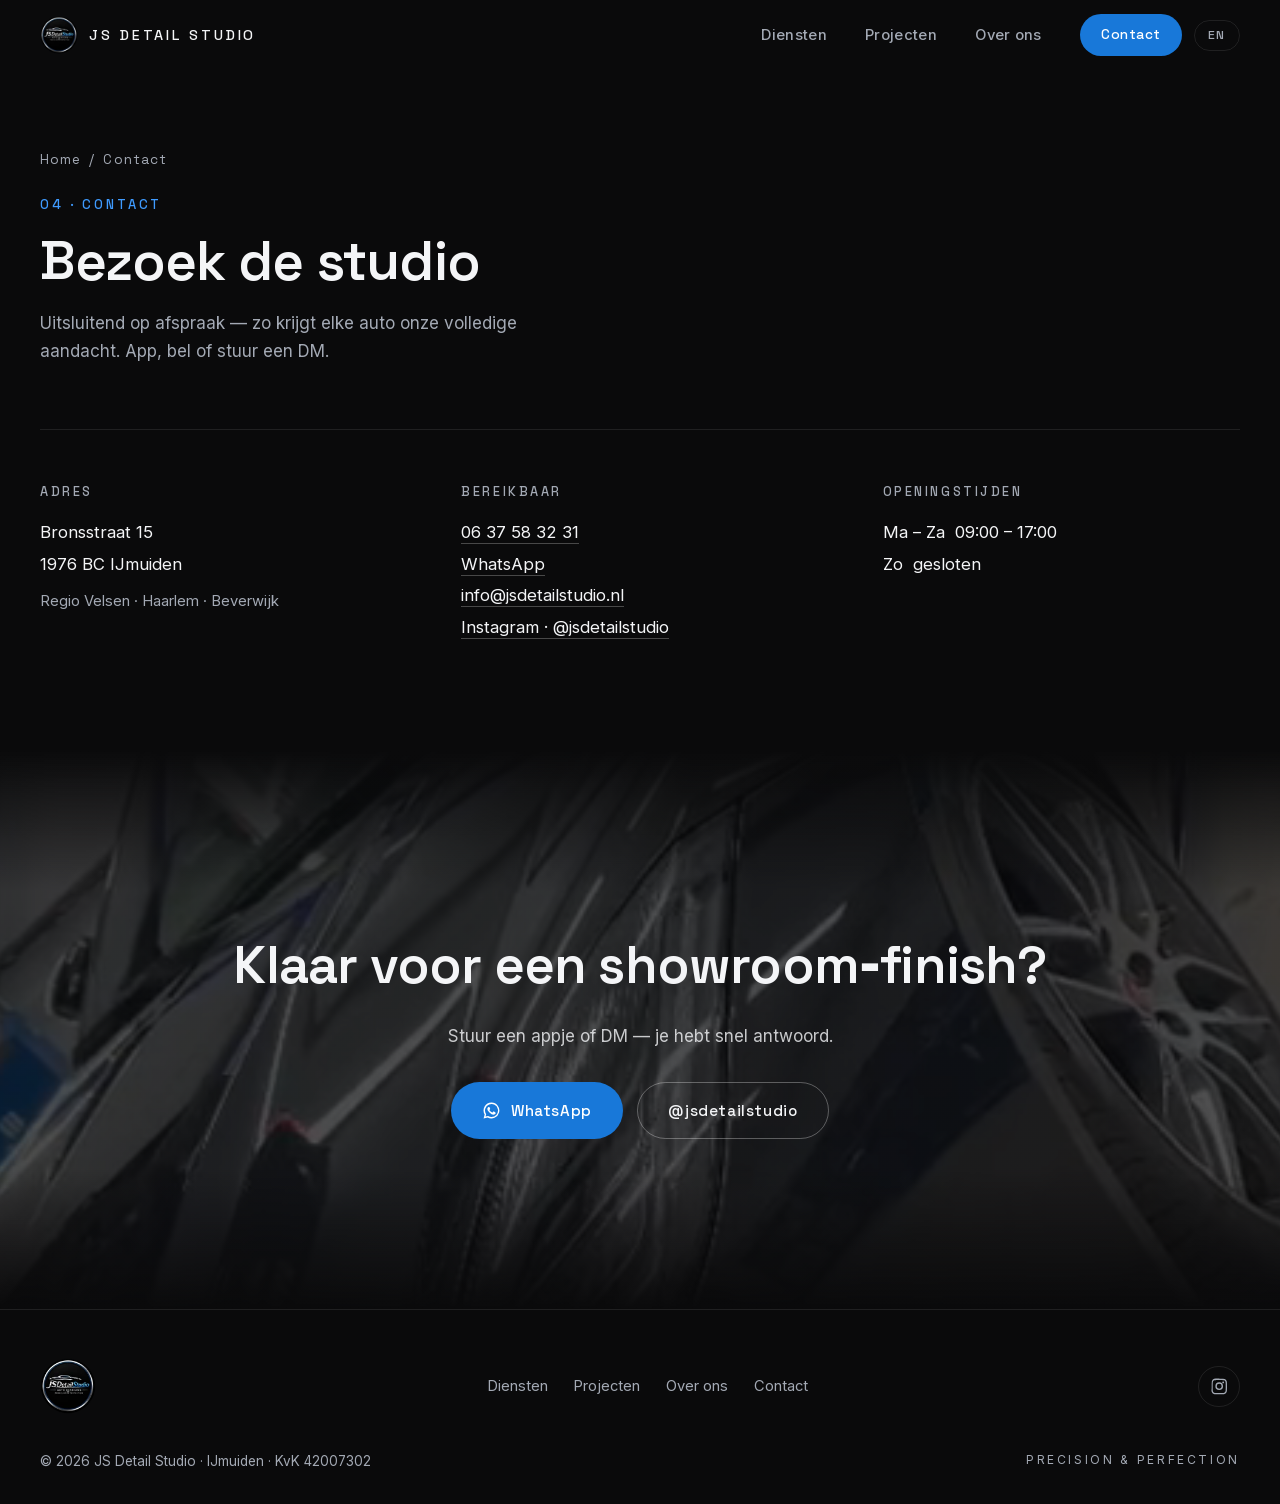
==== commit 09db66b0: "Hero: video van de Jaguar F-Type; Ferrari volledig verwijderd - Nieuwe hero-video (staand 720x1280, " ====
--- a/contact/index.html
+++ b/contact/index.html
@@ -28,7 +28,7 @@
 
   <link rel="preload" href="../assets/fonts/space-grotesk-var.woff2" as="font" type="font/woff2" crossorigin>
   <link rel="preload" href="../assets/fonts/inter-var.woff2" as="font" type="font/woff2" crossorigin>
-  <link rel="stylesheet" href="../css/style.css?v=15">
+  <link rel="stylesheet" href="../css/style.css?v=16">
 
   <script type="application/ld+json">
   {
--- a/css/style.css
+++ b/css/style.css
@@ -817,7 +817,7 @@
     position: absolute;
     top: 0; right: 0; bottom: 0; left: 0;
     z-index: -3;
-    background: #0a0a0b url("../assets/video/hero-bmw-m4-poster.jpg") center / cover;
+    background: #0a0a0b url("../assets/video/hero-jaguar-ftype-poster.jpg") center / cover;
     filter: blur(34px) brightness(0.42);
     transform: scale(1.15);
   }
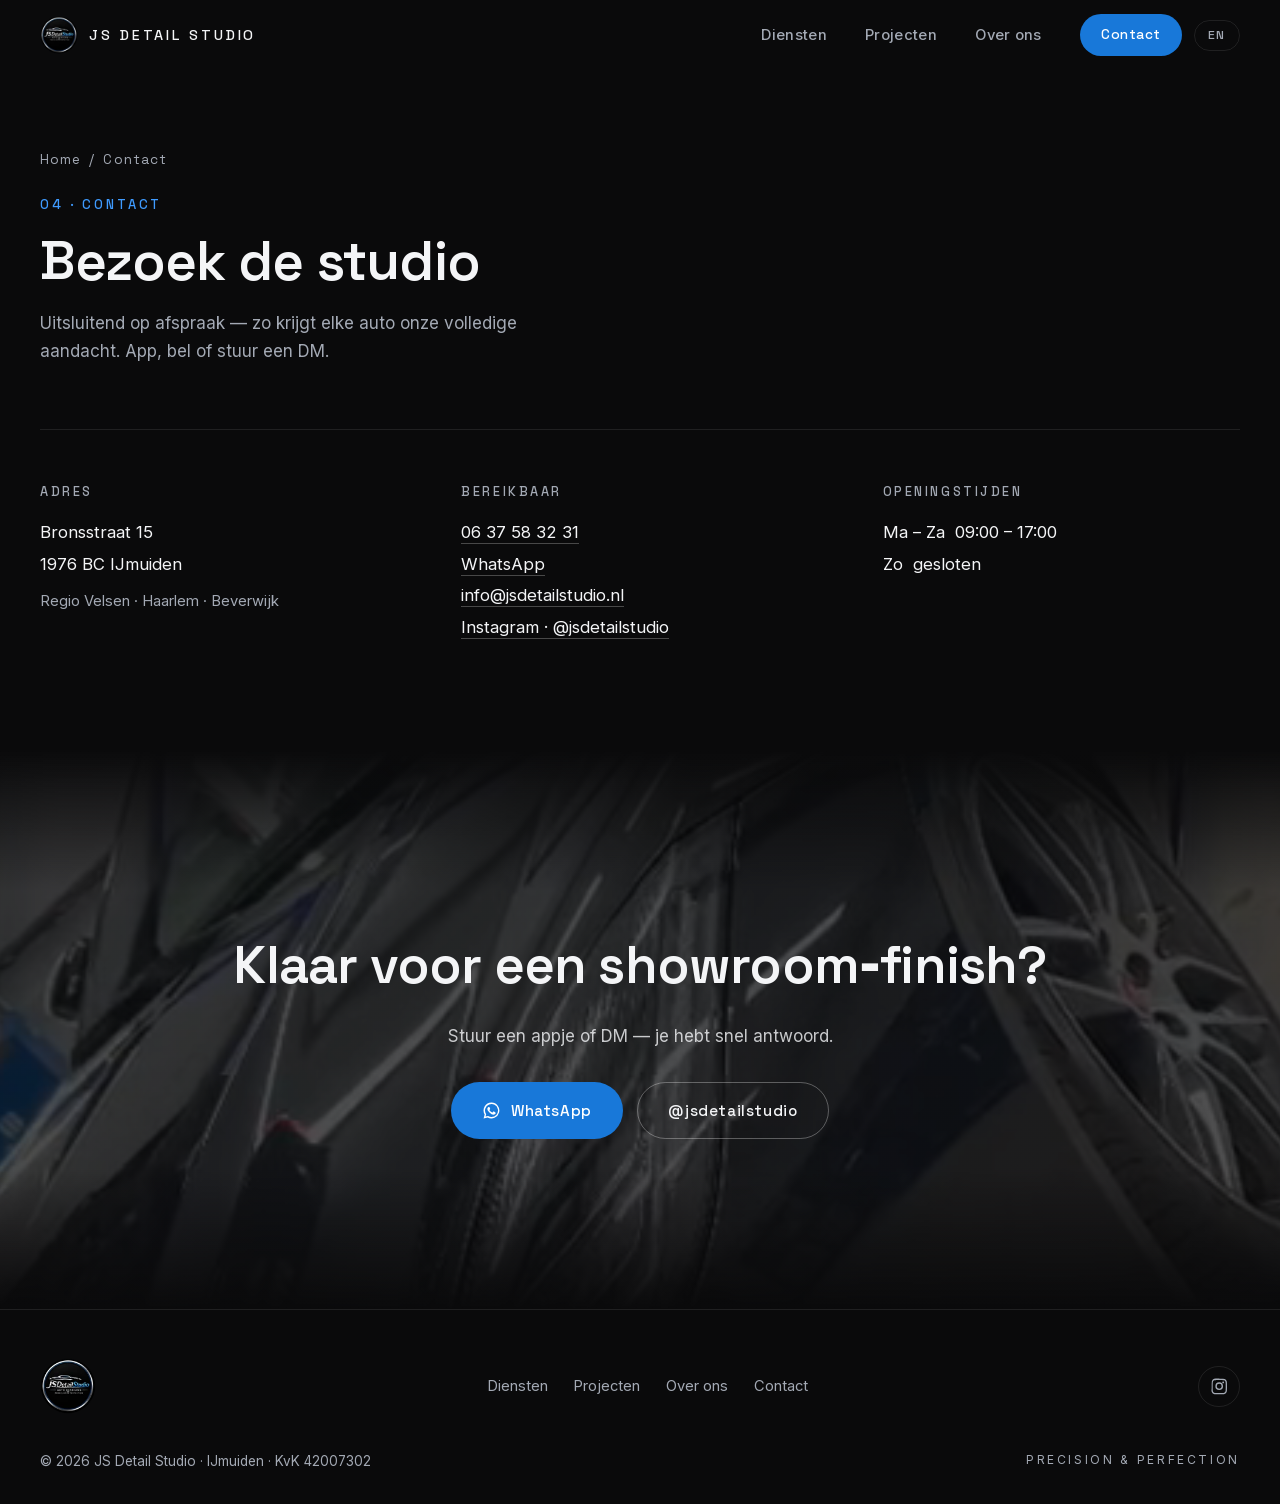
==== commit b4b23cd4: "Hero: foto van de Mercedes SLR McLaren i.p.v. de video De homepage-hero is nu een foto: de SLR met g" ====
--- a/contact/index.html
+++ b/contact/index.html
@@ -28,7 +28,7 @@
 
   <link rel="preload" href="../assets/fonts/space-grotesk-var.woff2" as="font" type="font/woff2" crossorigin>
   <link rel="preload" href="../assets/fonts/inter-var.woff2" as="font" type="font/woff2" crossorigin>
-  <link rel="stylesheet" href="../css/style.css?v=16">
+  <link rel="stylesheet" href="../css/style.css?v=17">
 
   <script type="application/ld+json">
   {
--- a/css/style.css
+++ b/css/style.css
@@ -192,6 +192,17 @@
 }
 /* achtergrond-video's zijn nooit bedienbaar (geen native controls bij tap) */
 .hero__video, .chapter__bgvideo, .band__video { pointer-events: none; }
+/* Hero-foto: staande compositie op smalle schermen, de foto zelf op desktop */
+.hero__photo {
+  position: absolute;
+  top: 0;
+  right: 0;
+  bottom: 0;
+  left: 0;
+  z-index: -2;
+  pointer-events: none;
+}
+.hero__photo img { width: 100%; height: 100%; object-fit: cover; }
 .hero__shade {
   position: absolute;
   top: 0;
@@ -812,12 +823,13 @@
   /* Hero-video (staand) niet meer schermvullend inzoomen: toon 'm volledig in
      het midden, met een subtiel vervaagde vulling van het poster-frame erachter. */
   .hero__video { object-fit: contain; transform: none; }
+  .hero__photo img { object-fit: contain; }
   .hero::before {
     content: "";
     position: absolute;
     top: 0; right: 0; bottom: 0; left: 0;
     z-index: -3;
-    background: #0a0a0b url("../assets/video/hero-jaguar-ftype-poster.jpg") center / cover;
+    background: #0a0a0b url("../assets/img/hero-slr-800.webp") center / cover;
     filter: blur(34px) brightness(0.42);
     transform: scale(1.15);
   }
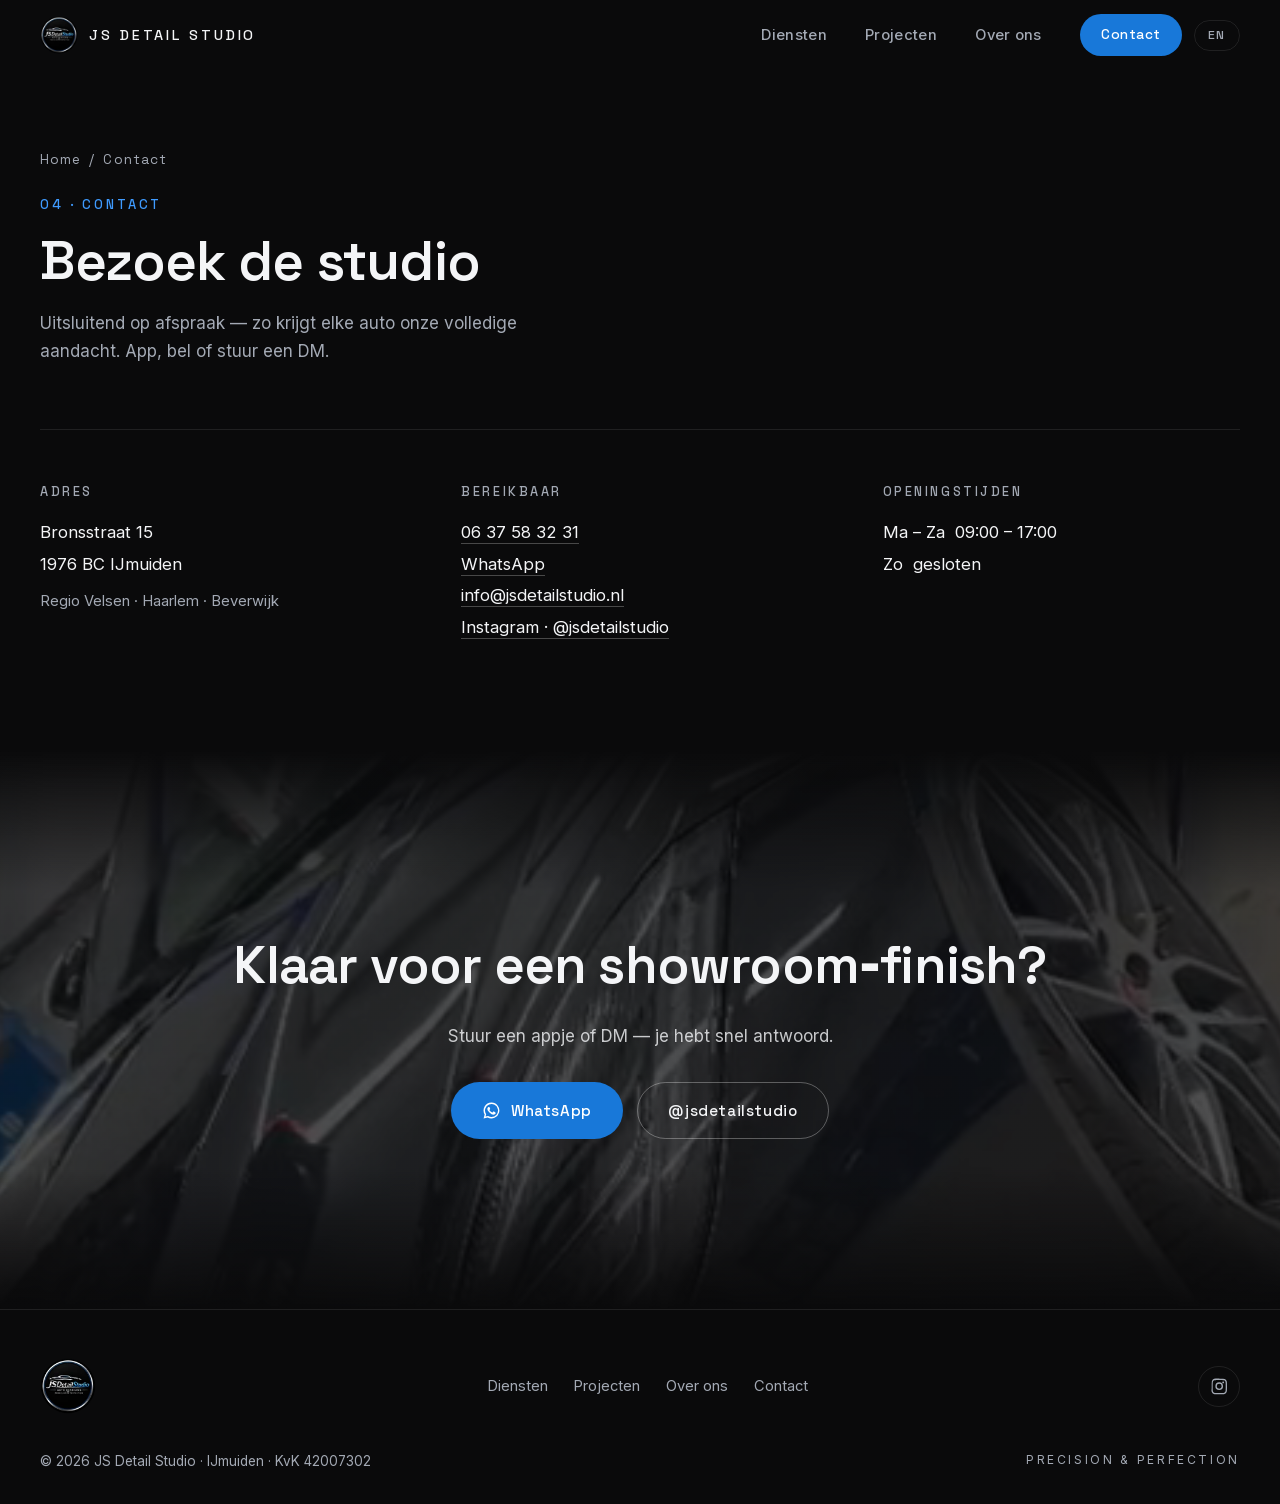
==== commit d0c465d3: "Vul de hero op laptop schermvullend in plaats van ingepast Op desktop stond de hero op object-fit: c" ====
--- a/contact/index.html
+++ b/contact/index.html
@@ -28,7 +28,7 @@
 
   <link rel="preload" href="../assets/fonts/space-grotesk-var.woff2" as="font" type="font/woff2" crossorigin>
   <link rel="preload" href="../assets/fonts/inter-var.woff2" as="font" type="font/woff2" crossorigin>
-  <link rel="stylesheet" href="../css/style.css?v=17">
+  <link rel="stylesheet" href="../css/style.css?v=18">
 
   <script type="application/ld+json">
   {
--- a/css/style.css
+++ b/css/style.css
@@ -823,16 +823,7 @@
   /* Hero-video (staand) niet meer schermvullend inzoomen: toon 'm volledig in
      het midden, met een subtiel vervaagde vulling van het poster-frame erachter. */
   .hero__video { object-fit: contain; transform: none; }
-  .hero__photo img { object-fit: contain; }
-  .hero::before {
-    content: "";
-    position: absolute;
-    top: 0; right: 0; bottom: 0; left: 0;
-    z-index: -3;
-    background: #0a0a0b url("../assets/img/hero-slr-800.webp") center / cover;
-    filter: blur(34px) brightness(0.42);
-    transform: scale(1.15);
-  }
+  .hero__photo img { object-fit: cover; }
   .chapter--media { background: var(--bg-tint); }
   .chapter--media .chapter__bg,
   .chapter--media .chapter__bgvideo { left: 50%; }
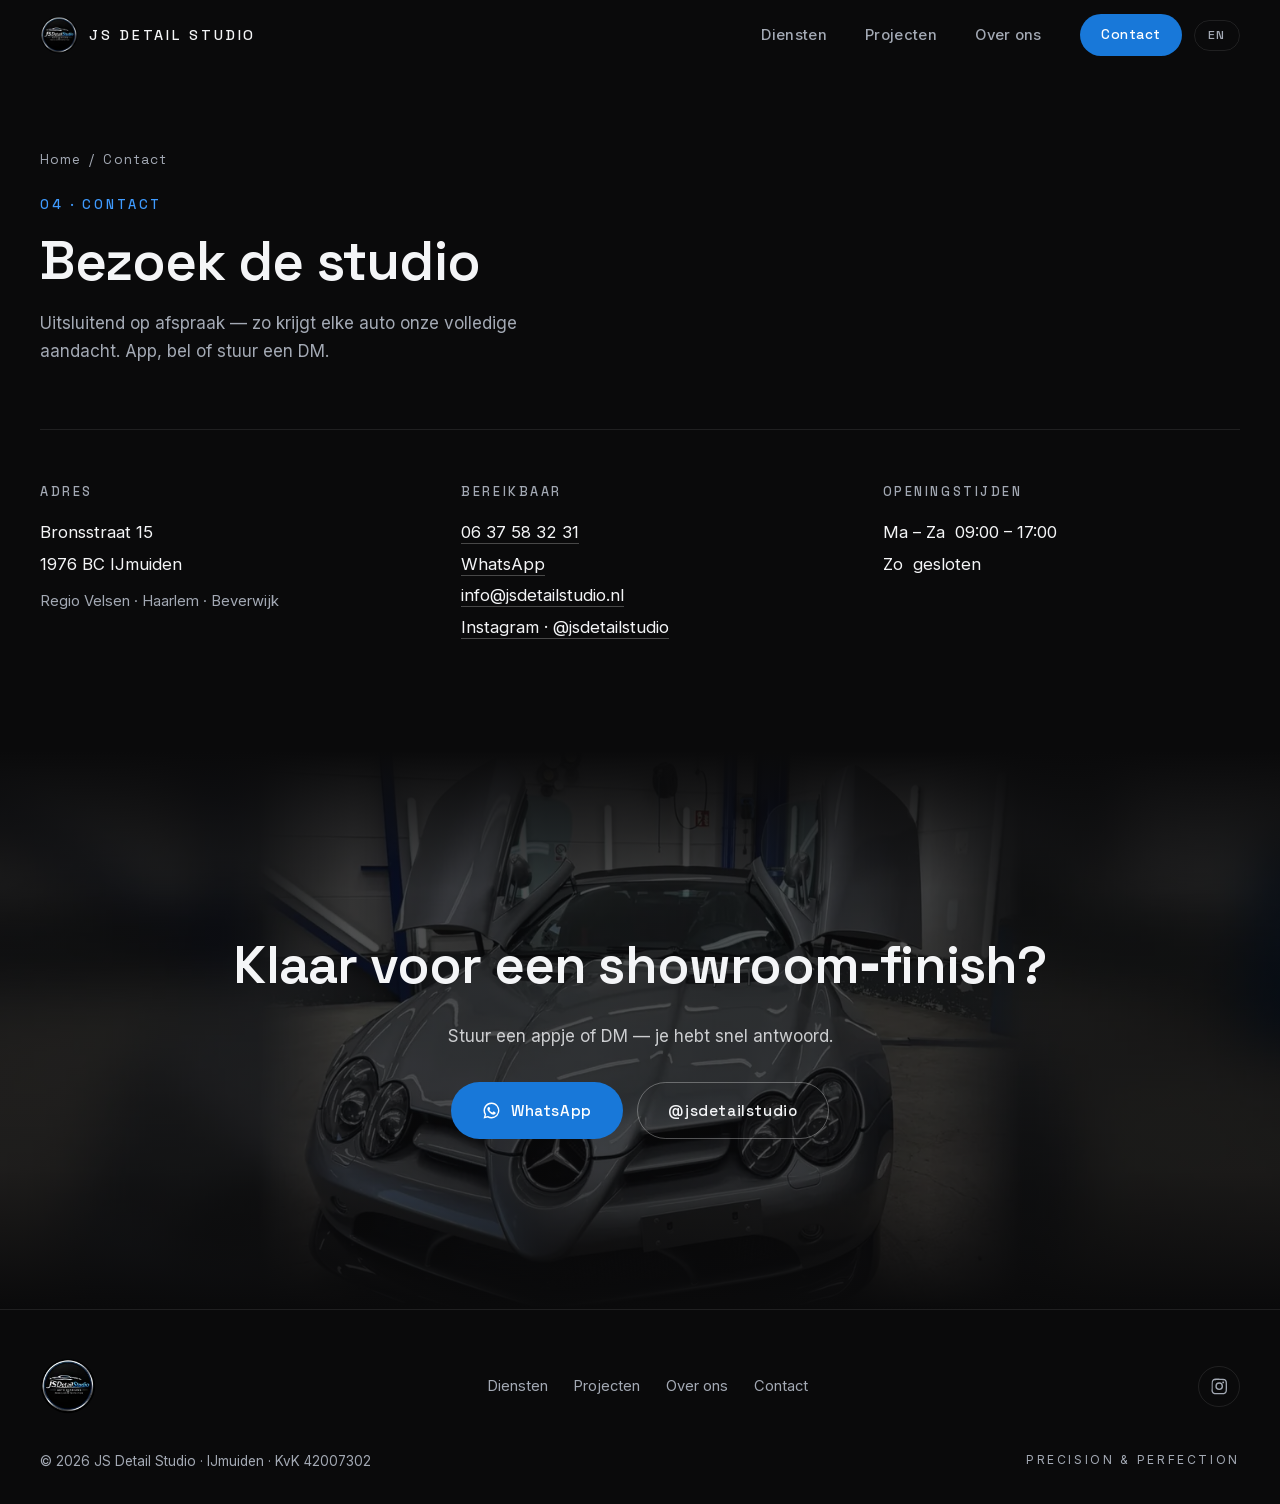
==== commit 19f4f2f0: "Vervang de staande band-video door een liggende foto op projecten en contact De CTA-band gebruikte s" ====
--- a/contact/index.html
+++ b/contact/index.html
@@ -124,11 +124,10 @@
   </section>
 
   <section class="band band--cta" aria-labelledby="cta-title">
-    <video class="band__video" data-lazy muted loop playsinline preload="none"
-           poster="../assets/video/studio-jaguar-poster.jpg" width="464" height="832" aria-hidden="true" tabindex="-1">
-      <source data-src="../assets/video/studio-jaguar.webm" type="video/webm">
-      <source data-src="../assets/video/studio-jaguar.mp4" type="video/mp4">
-    </video>
+    <img class="band__video" aria-hidden="true" alt=""
+         src="../assets/img/hero-slr-wide-1600.webp"
+         srcset="../assets/img/hero-slr-wide-1200.webp 1200w, ../assets/img/hero-slr-wide-1600.webp 1600w, ../assets/img/hero-slr-wide-2400.webp 2400w"
+         sizes="100vw" width="2400" height="1350" loading="lazy" decoding="async">
     <div class="band__shade band__shade--deep" aria-hidden="true"></div>
     <div class="band__content container reveal">
       <h2 class="band__title" id="cta-title" data-en="Ready for a showroom&#8209;finish?">Klaar voor een showroom&#8209;finish?</h2>
